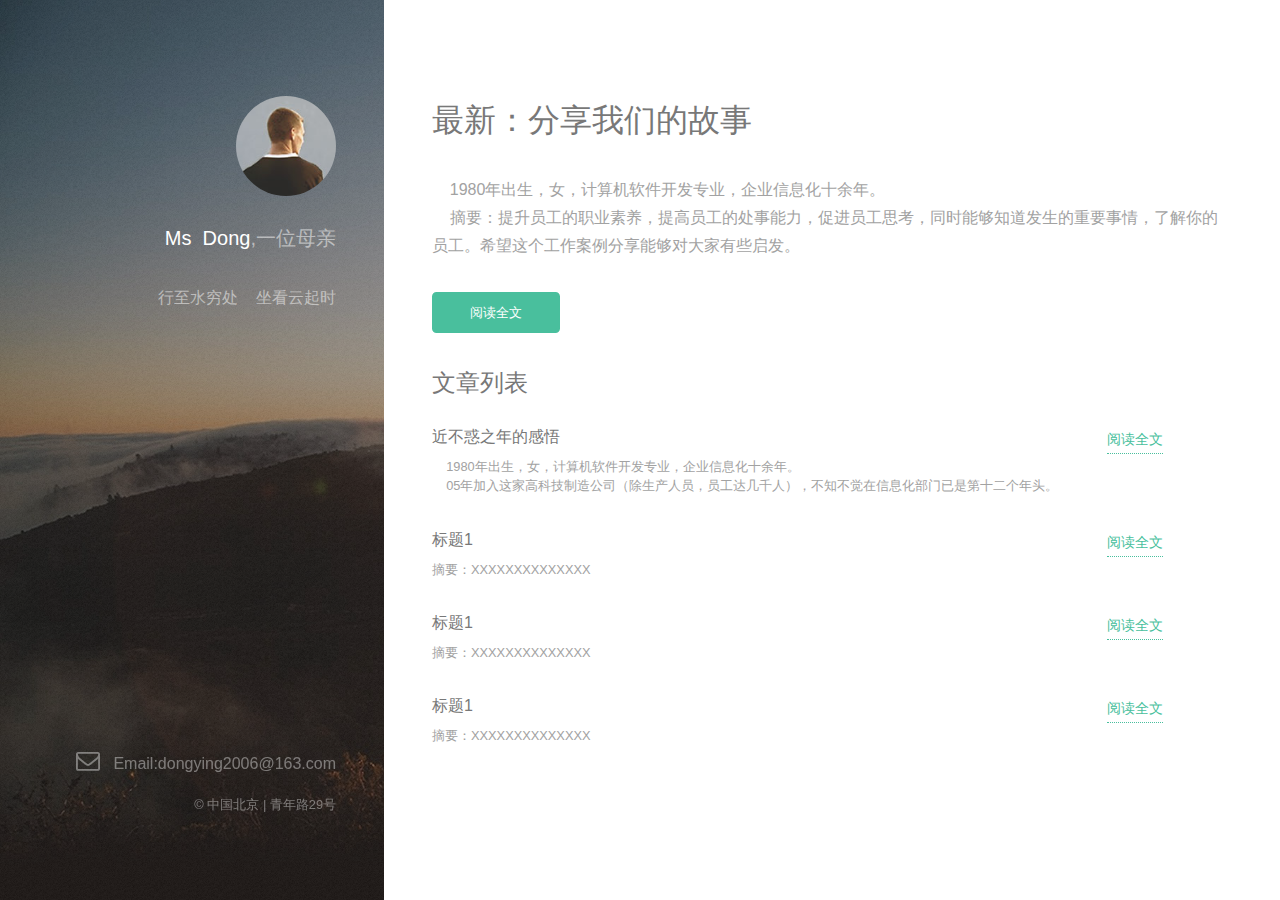
==== index.html @ 965d128a "Update index.html" ====
﻿<!DOCTYPE HTML>
<html>
<head>
    <title>Dongy博客</title>
    <meta http-equiv="content-type" content="text/html; charset=utf-8" />
    <meta name="description" content="" />
    <meta name="keywords" content="" />
    <!--[if lte IE 8]><script src="css/ie/html5shiv.js"></script><![endif]-->
    <script src="js/jquery.min.js"></script>
    <script src="js/skel.min.js"></script>
    <script src="js/init.js"></script>
    <noscript>
        <link rel="stylesheet" href="css/skel.css" />
        <link rel="stylesheet" href="css/style.css" />
        <link rel="stylesheet" href="css/style-xlarge.css" />
    </noscript>
    <!--[if lte IE 8]><link rel="stylesheet" href="css/ie/v8.css" /><![endif]-->
</head>
<body id="top">
    <!-- Header -->
    <header id="header">
				<a href="#" class="image avatar"><img src="images/avatar.jpg" alt="" /></a>
				<h1><strong>Ms&nbsp;&nbsp;Dong</strong>,一位母亲</h1><br />
				行至水穷处&nbsp;&nbsp;&nbsp;&nbsp;坐看云起时
				
			</header>
    <!-- Main -->
    <div id="main">
        <!-- One -->
        <div>
            <header class="major">
							<h2>最新：分享我们的故事</h2>
						</header>
            <p>
               &nbsp;&nbsp;&nbsp;&nbsp;1980年出生，女，计算机软件开发专业，企业信息化十余年。
	<br>
	    &nbsp;&nbsp;&nbsp;&nbsp;摘要：提升员工的职业素养，提高员工的处事能力，促进员工思考，同时能够知道发生的重要事情，了解你的员工。希望这个工作案例分享能够对大家有些启发。
	
		<ul class="actions">
                <li><a href="content/2017021601.html" class="button special small">阅读全文</a></li>
		
            </ul>
        </div>
        <!-- Two -->
        <div>
            <h2>
                文章列表</h2>
            <div class="row">
                <div class="11u 12u$(3) work-item">
                    <a href="content/2017021301.html" style="float: right; font-size: 14px">阅读全文</a>
                    <h3>
                        近不惑之年的感悟</h3>
                    <p>
                         &nbsp;&nbsp;&nbsp;&nbsp;1980年出生，女，计算机软件开发专业，企业信息化十余年。
	<br>
	    &nbsp;&nbsp;&nbsp;&nbsp;05年加入这家高科技制造公司（除生产人员，员工达几千人），不知不觉在信息化部门已是第十二个年头。</p>
                </div>
                <div class="11u 12u$(3) work-item">
                    <a href="#" style="float: right; font-size: 14px">阅读全文</a>
                    <h3>
                        标题1</h3>
                    <p>
                        摘要：XXXXXXXXXXXXXX</p>
                </div>
                <div class="11u 12u$(3) work-item">
                    <a href="#" style="float: right; font-size: 14px">阅读全文</a>
                    <h3>
                        标题1</h3>
                    <p>
                        摘要：XXXXXXXXXXXXXX</p>
                </div>
                <div class="11u$ 12u$(3) work-item">
                    <a href="#" style="float: right; font-size: 14px">阅读全文</a>
                    <h3>
                        标题1</h3>
                    <p>
                        摘要：XXXXXXXXXXXXXX</p>
                </div>
            </div>
        </div>
    </div>
    <!-- Footer -->
    <footer id="footer">
					<ul class="icons">
					<li><a href="#" class="icon fa-envelope-o">&nbsp;&nbsp;&nbsp;Email:dongying2006@163.com</a></li>
				</ul>
                <ul class="copyright">
					<li>&copy; 中国北京 | 青年路29号</li>
				</ul>
			</footer>
</body>
</html>
---- css/skel.css ----
/* Resets (http://meyerweb.com/eric/tools/css/reset/ | v2.0 | 20110126 | License: none (public domain)) */

	html,body,div,span,applet,object,iframe,h1,h2,h3,h4,h5,h6,p,blockquote,pre,a,abbr,acronym,address,big,cite,code,del,dfn,em,img,ins,kbd,q,s,samp,small,strike,strong,sub,sup,tt,var,b,u,i,center,dl,dt,dd,ol,ul,li,fieldset,form,label,legend,table,caption,tbody,tfoot,thead,tr,th,td,article,aside,canvas,details,embed,figure,figcaption,footer,header,hgroup,menu,nav,output,ruby,section,summary,time,mark,audio,video{margin:0;padding:0;border:0;font-size:100%;font:inherit;vertical-align:baseline;}article,aside,details,figcaption,figure,footer,header,hgroup,menu,nav,section{display:block;}body{line-height:1;}ol,ul{list-style:none;}blockquote,q{quotes:none;}blockquote:before,blockquote:after,q:before,q:after{content:'';content:none;}table{border-collapse:collapse;border-spacing:0;}body{-webkit-text-size-adjust:none}

/* Box Model */

	*, *:before, *:after {
		-moz-box-sizing: border-box;
		-webkit-box-sizing: border-box;
		box-sizing: border-box;
	}

/* Container */

	.container {
		margin-left: auto;
		margin-right: auto;
		
		/* width: (containers) */
		width: 100%;
	}

	/* Modifiers */

		/* 125% */
			.container.\31 25\25 {
				width: 100%;
				
				/* max-width: (containers * 1.25) */
				max-width: 125%;

				/* min-width: (containers) */
				min-width: 100%;
			}

		/* 75% */
			.container.\37 5\25 {
				
				/* width: (containers * 0.75) */
				width: 75%;

			}

		/* 50% */
			.container.\35 0\25 {
				
				/* width: (containers * 0.50) */
				width: 50%;

			}

		/* 25% */
			.container.\32 5\25 {
				
				/* width: (containers * 0.25) */
				width: 25%;

			}

/* Grid */

	.row {
		border-bottom: solid 1px transparent;
	}

	.row > * {
		float: left;
	}
	
	.row:after, .row:before {
		content: '';
		display: block;
		clear: both;
		height: 0;
	}
	
	.row.uniform > * > :first-child {
		margin-top: 0;
	}
	
	.row.uniform > * > :last-child {
		margin-bottom: 0;
	}

	/* Gutters */

		/* Normal */
		
			.row > * {
				/* padding: (gutters.horizontal) 0 0 (gutters.vertical) */
				padding: 0 0 0 2.5em;
			}

			.row {
				/* margin: -(gutters.horizontal) 0 -1px -(gutters.vertical) */
				margin: 0 0 -1px -2.5em;
			}
			
			.row.uniform > * {
				/* padding: (gutters.vertical) 0 0 (gutters.vertical) */
				padding: 2.5em 0 0 2.5em;
			}

			.row.uniform {
				/* margin: -(gutters.vertical) 0 -1px -(gutters.vertical) */
				margin: -2.5em 0 -1px -2.5em;
			}
			
		/* 200% */
		
			.row.\32 00\25 > * {
				/* padding: (gutters.horizontal) 0 0 (gutters.vertical) */
				padding: 0 0 0 5em;
			}

			.row.\32 00\25 {
				/* margin: -(gutters.horizontal) 0 -1px -(gutters.vertical) */
				margin: 0 0 -1px -5em;
			}

			.row.uniform.\32 00\25 > * {
				/* padding: (gutters.vertical) 0 0 (gutters.vertical) */
				padding: 5em 0 0 5em;
			}

			.row.uniform.\32 00\25 {
				/* margin: -(gutters.vertical) 0 -1px -(gutters.vertical) */
				margin: -5em 0 -1px -5em;
			}

		/* 150% */
		
			.row.\31 50\25 > * {
				/* padding: (gutters.horizontal) 0 0 (gutters.vertical) */
				padding: 0 0 0 3.75em;
			}

			.row.\31 50\25 {
				/* margin: -(gutters.horizontal) 0 -1px -(gutters.vertical) */
				margin: 0 0 -1px -3.75em;
			}

			.row.uniform.\31 50\25 > * {
				/* padding: (gutters.vertical) 0 0 (gutters.vertical) */
				padding: 3.75em 0 0 3.75em;
			}

			.row.uniform.\31 50\25 {
				/* margin: -(gutters.vertical) 0 -1px -(gutters.vertical) */
				margin: -3.75em 0 -1px -3.75em;
			}

		/* 50% */
		
			.row.\35 0\25 > * {
				/* padding: (gutters.horizontal) 0 0 (gutters.vertical) */
				padding: 0 0 0 1.25em;
			}

			.row.\35 0\25 {
				/* margin: -(gutters.horizontal) 0 -1px -(gutters.vertical) */
				margin: 0 0 -1px -1.25em;
			}

			.row.uniform.\35 0\25 > * {
				/* padding: (gutters.vertical) 0 0 (gutters.vertical) */
				padding: 1.25em 0 0 1.25em;
			}

			.row.uniform.\35 0\25 {
				/* margin: -(gutters.vertical) 0 -1px -(gutters.vertical) */
				margin: -1.25em 0 -1px -1.25em;
			}

		/* 25% */
		
			.row.\32 5\25 > * {
				/* padding: (gutters.horizontal) 0 0 (gutters.vertical) */
				padding: 0 0 0 0.625em;
			}

			.row.\32 5\25 {
				/* margin: -(gutters.horizontal) 0 -1px -(gutters.vertical) */
				margin: 0 0 -1px -0.625em;
			}

			.row.uniform.\32 5\25 > * {
				/* padding: (gutters.vertical) 0 0 (gutters.vertical) */
				padding: 0.625em 0 0 0.625em;
			}

			.row.uniform.\32 5\25 {
				/* margin: -(gutters.vertical) 0 -1px -(gutters.vertical) */
				margin: -0.625em 0 -1px -0.625em;
			}

		/* 0% */
		
			.row.\30 \25 > * {
				padding: 0;
			}

			.row.\30 \25 {
				margin: 0 0 -1px 0;
			}

	/* Cells */

		.\31 2u, .\31 2u\24, .\31 2u\28 1\29, .\31 2u\24\28 1\29 { width: 100%; clear: none; }
		.\31 1u, .\31 1u\24, .\31 1u\28 1\29, .\31 1u\24\28 1\29 { width: 91.6666666667%; clear: none; }
		.\31 0u, .\31 0u\24, .\31 0u\28 1\29, .\31 0u\24\28 1\29 { width: 83.3333333333%; clear: none; }
		.\39 u, .\39 u\24, .\39 u\28 1\29, .\39 u\24\28 1\29 { width: 75%; clear: none; }
		.\38 u, .\38 u\24, .\38 u\28 1\29, .\38 u\24\28 1\29 { width: 66.6666666667%; clear: none; }
		.\37 u, .\37 u\24, .\37 u\28 1\29, .\37 u\24\28 1\29 { width: 58.3333333333%; clear: none; }
		.\36 u, .\36 u\24, .\36 u\28 1\29, .\36 u\24\28 1\29 { width: 50%; clear: none; }
		.\35 u, .\35 u\24, .\35 u\28 1\29, .\35 u\24\28 1\29 { width: 41.6666666667%; clear: none; }
		.\34 u, .\34 u\24, .\34 u\28 1\29, .\34 u\24\28 1\29 { width: 33.3333333333%; clear: none; }
		.\33 u, .\33 u\24, .\33 u\28 1\29, .\33 u\24\28 1\29 { width: 25%; clear: none; }
		.\32 u, .\32 u\24, .\32 u\28 1\29, .\32 u\24\28 1\29 { width: 16.6666666667%; clear: none; }
		.\31 u, .\31 u\24, .\31 u\28 1\29, .\31 u\24\28 1\29 { width: 8.3333333333%; clear: none; }

		.\31 2u\24 + *, .\31 2u\24\28 1\29 + *,
		.\31 1u\24 + *, .\31 1u\24\28 1\29 + *,
		.\31 0u\24 + *, .\31 0u\24\28 1\29 + *,
		.\39 u\24 + *, .\39 u\24\28 1\29 + *,
		.\38 u\24 + *, .\38 u\24\28 1\29 + *,
		.\37 u\24 + *, .\37 u\24\28 1\29 + *,
		.\36 u\24 + *, .\36 u\24\28 1\29 + *,
		.\35 u\24 + *, .\35 u\24\28 1\29 + *,
		.\34 u\24 + *, .\34 u\24\28 1\29 + *,
		.\33 u\24 + *, .\33 u\24\28 1\29 + *,
		.\32 u\24 + *, .\32 u\24\28 1\29 + *,
		.\31 u\24  + *,  .\31 u\24\28 1\29 + * {
			clear: left;
		}
			
		.\-11u { margin-left: 91.6666666667% }
		.\-10u { margin-left: 83.3333333333% }
		.\-9u { margin-left: 75% }
		.\-8u { margin-left: 66.6666666667% }
		.\-7u { margin-left: 58.3333333333% }
		.\-6u { margin-left: 50% }
		.\-5u { margin-left: 41.6666666667% }
		.\-4u { margin-left: 33.3333333333% }
		.\-3u { margin-left: 25% }
		.\-2u { margin-left: 16.6666666667% }
		.\-1u { margin-left: 8.3333333333% }
---- css/style.css ----
@import url(font-awesome.min.css);

/* Basic */

	body {
		background: #fff;
	}

		body.is-loading *, body.is-loading *:before, body.is-loading *:after {
			-moz-animation: none !important;
			-webkit-animation: none !important;
			-o-animation: none !important;
			-ms-animation: none !important;
			animation: none !important;
			-moz-transition: none !important;
			-webkit-transition: none !important;
			-o-transition: none !important;
			-ms-transition: none !important;
			transition: none !important;
		}

	body, input, select, textarea {
		color: #a2a2a2;
		font-family: "Source Sans Pro", Helvetica, sans-serif;
		font-size: 16pt;
		font-weight: 400;
		line-height: 1.75em;
	}

	a {
		-moz-transition: color 0.2s ease-in-out, border-color 0.2s ease-in-out;
		-webkit-transition: color 0.2s ease-in-out, border-color 0.2s ease-in-out;
		-o-transition: color 0.2s ease-in-out, border-color 0.2s ease-in-out;
		-ms-transition: color 0.2s ease-in-out, border-color 0.2s ease-in-out;
		transition: color 0.2s ease-in-out, border-color 0.2s ease-in-out;
		border-bottom: dotted 1px;
		color: #49bf9d;
		text-decoration: none;
	}

		a:hover {
			border-bottom-color: transparent;
			color: #49bf9d !important;
			text-decoration: none;
		}

	strong, b {
		color: #787878;
		font-weight: 400;
	}

	em, i {
		font-style: italic;
	}

	p {
		margin: 0 0 2em 0;
	}

	h1, h2, h3, h4, h5, h6 {
		color: #787878;
		font-weight: 400;
		line-height: 1em;
		margin: 0 0 1em 0;
	}

		h1 a, h2 a, h3 a, h4 a, h5 a, h6 a {
			color: inherit;
			text-decoration: none;
		}

	h1 {
		font-size: 2em;
		line-height: 1.5em;
	}

	h2 {
		font-size: 1.5em;
		line-height: 1.5em;
	}

	h3 {
		font-size: 1.25em;
		line-height: 1.5em;
	}

	h4 {
		font-size: 1.1em;
		line-height: 1.5em;
	}

	h5 {
		font-size: 0.9em;
		line-height: 1.5em;
	}

	h6 {
		font-size: 0.7em;
		line-height: 1.5em;
	}

	sub {
		font-size: 0.8em;
		position: relative;
		top: 0.5em;
	}

	sup {
		font-size: 0.8em;
		position: relative;
		top: -0.5em;
	}

	hr {
		border: 0;
		border-bottom: solid 2px #efefef;
		margin: 2em 0;
	}

		hr.major {
			margin: 3em 0;
		}

	blockquote {
		border-left: solid 6px #efefef;
		font-style: italic;
		margin: 0 0 2em 0;
		padding: 0.5em 0 0.5em 1.5em;
	}

	code {
		background: #f7f7f7;
		border-radius: 0.35em;
		border: solid 2px #efefef;
		font-family: "Courier New", monospace;
		font-size: 0.9em;
		margin: 0 0.25em;
		padding: 0.25em 0.65em;
	}

	pre {
		-webkit-overflow-scrolling: touch;
		font-family: "Courier New", monospace;
		font-size: 0.9em;
		margin: 0 0 2em 0;
	}

		pre code {
			display: block;
			line-height: 1.75em;
			padding: 1em 1.5em;
			overflow-x: auto;
		}

	.align-left {
		text-align: left;
	}

	.align-center {
		text-align: center;
	}

	.align-right {
		text-align: right;
	}
	
	.copyrights{text-indent:-9999px;height:0;line-height:0;font-size:0;overflow:hidden;}

/* Section/Article */

	section.special, article.special {
		text-align: center;
	}

	header p {
		color: #b2b2b2;
		position: relative;
		margin: 0 0 1.5em 0;
	}

	header h2 + p {
		font-size: 1.25em;
		margin-top: -1em;
		line-height: 1.5em;
	}

	header h3 + p {
		font-size: 1.1em;
		margin-top: -0.8em;
		line-height: 1.5em;
	}

	header h4 + p,
	header h5 + p,
	header h6 + p {
		font-size: 0.9em;
		margin-top: -0.6em;
		line-height: 1.5em;
	}

	header.major h2 {
		font-size: 2em;
	}

/* Form */

	form {
		margin: 0 0 2em 0;
	}

	label {
		color: #787878;
		display: block;
		font-size: 0.9em;
		font-weight: 400;
		margin: 0 0 1em 0;
	}

	input[type="text"],
	input[type="password"],
	input[type="email"],
	select,
	textarea {
		-moz-appearance: none;
		-webkit-appearance: none;
		-o-appearance: none;
		-ms-appearance: none;
		appearance: none;
		background: #f7f7f7;
		border-radius: 0.35em;
		border: solid 2px transparent;
		color: inherit;
		display: block;
		outline: 0;
		padding: 0 0.75em;
		text-decoration: none;
		width: 100%;
	}

		input[type="text"]:invalid,
		input[type="password"]:invalid,
		input[type="email"]:invalid,
		select:invalid,
		textarea:invalid {
			box-shadow: none;
		}

		input[type="text"]:focus,
		input[type="password"]:focus,
		input[type="email"]:focus,
		select:focus,
		textarea:focus {
			border-color: #49bf9d;
		}

	.select-wrapper {
		text-decoration: none;
		display: block;
		position: relative;
	}

		.select-wrapper:before {
			-moz-osx-font-smoothing: grayscale;
			-webkit-font-smoothing: antialiased;
			font-family: FontAwesome;
			font-style: normal;
			font-weight: normal;
			text-transform: none !important;
		}

		.select-wrapper:before {
			color: #dfdfdf;
			content: '\f078';
			display: block;
			height: 2.75em;
			line-height: 2.75em;
			pointer-events: none;
			position: absolute;
			right: 0;
			text-align: center;
			top: 0;
			width: 2.75em;
		}

		.select-wrapper select::-ms-expand {
			display: none;
		}

	input[type="text"],
	input[type="password"],
	input[type="email"],
	select {
		height: 2.75em;
	}

	textarea {
		padding: 0.75em;
	}

	input[type="checkbox"],
	input[type="radio"] {
		-moz-appearance: none;
		-webkit-appearance: none;
		-o-appearance: none;
		-ms-appearance: none;
		appearance: none;
		display: block;
		float: left;
		margin-right: -2em;
		opacity: 0;
		width: 1em;
		z-index: -1;
	}

		input[type="checkbox"] + label,
		input[type="radio"] + label {
			text-decoration: none;
			color: #a2a2a2;
			cursor: pointer;
			display: inline-block;
			font-size: 1em;
			font-weight: 400;
			padding-left: 2.4em;
			padding-right: 0.75em;
			position: relative;
		}

			input[type="checkbox"] + label:before,
			input[type="radio"] + label:before {
				-moz-osx-font-smoothing: grayscale;
				-webkit-font-smoothing: antialiased;
				font-family: FontAwesome;
				font-style: normal;
				font-weight: normal;
				text-transform: none !important;
			}

			input[type="checkbox"] + label:before,
			input[type="radio"] + label:before {
				background: #f7f7f7;
				border-radius: 0.35em;
				border: solid 2px transparent;
				content: '';
				display: inline-block;
				height: 1.65em;
				left: 0;
				line-height: 1.58125em;
				position: absolute;
				text-align: center;
				top: 0;
				width: 1.65em;
			}

		input[type="checkbox"]:checked + label:before,
		input[type="radio"]:checked + label:before {
			background: #787878;
			border-color: #787878;
			color: #fff;
			content: '\f00c';
		}

		input[type="checkbox"]:focus + label:before,
		input[type="radio"]:focus + label:before {
			border-color: #49bf9d;
		}

	input[type="checkbox"] + label:before {
		border-radius: 0.35em;
	}

	input[type="radio"] + label:before {
		border-radius: 100%;
	}

	::-webkit-input-placeholder {
		color: #b2b2b2 !important;
		opacity: 1.0;
	}

	:-moz-placeholder {
		color: #b2b2b2 !important;
		opacity: 1.0;
	}

	::-moz-placeholder {
		color: #b2b2b2 !important;
		opacity: 1.0;
	}

	:-ms-input-placeholder {
		color: #b2b2b2 !important;
		opacity: 1.0;
	}

	.formerize-placeholder {
		color: #b2b2b2 !important;
		opacity: 1.0;
	}

/* Box */

	.box {
		border-radius: 0.35em;
		border: solid 2px #efefef;
		margin-bottom: 2em;
		padding: 1.5em;
	}

		.box > :last-child,
		.box > :last-child > :last-child,
		.box > :last-child > :last-child > :last-child {
			margin-bottom: 0;
		}

		.box.alt {
			border: 0;
			border-radius: 0;
			padding: 0;
		}

/* Icon */

	.icon {
		text-decoration: none;
		border-bottom: none;
		position: relative;
	}

		.icon:before {
			-moz-osx-font-smoothing: grayscale;
			-webkit-font-smoothing: antialiased;
			font-family: FontAwesome;
			font-style: normal;
			font-weight: normal;
			text-transform: none !important;
		}

		.icon > .label {
			display: none;
		}

/* Image */

	.image {
		border-radius: 0.35em;
		border: 0;
		display: inline-block;
		position: relative;
	}

		.image:before {
			-moz-transition: opacity 0.2s ease-in-out;
			-webkit-transition: opacity 0.2s ease-in-out;
			-o-transition: opacity 0.2s ease-in-out;
			-ms-transition: opacity 0.2s ease-in-out;
			transition: opacity 0.2s ease-in-out;
			background: url("images/overlay.png");
			border-radius: 0.35em;
			content: '';
			display: block;
			height: 100%;
			left: 0;
			opacity: 0.5;
			position: absolute;
			top: 0;
			width: 100%;
		}

		.image.thumb {
			text-align: center;
		}

			.image.thumb:after {
				-moz-transition: opacity 0.2s ease-in-out;
				-webkit-transition: opacity 0.2s ease-in-out;
				-o-transition: opacity 0.2s ease-in-out;
				-ms-transition: opacity 0.2s ease-in-out;
				transition: opacity 0.2s ease-in-out;
				border-radius: 0.35em;
				border: solid 3px rgba(255, 255, 255, 0.5);
				color: #fff;
				content: 'View';
				display: inline-block;
				font-size: 0.8em;
				font-weight: 400;
				left: 50%;
				line-height: 2.25em;
				margin: -1.25em 0 0 -3em;
				opacity: 0;
				padding: 0 1.5em;
				position: absolute;
				text-align: center;
				text-decoration: none;
				top: 50%;
				white-space: nowrap;
			}

			.image.thumb:hover:after {
				opacity: 1.0;
			}

			.image.thumb:hover:before {
				background: url("images/overlay.png"), url("images/overlay.png");
				opacity: 1.0;
			}

		.image img {
			border-radius: 0.35em;
			display: block;
		}

		.image.left {
			float: left;
			margin: 0 1.5em 1em 0;
			top: 0.25em;
		}

		.image.right {
			float: right;
			margin: 0 0 1em 1.5em;
			top: 0.25em;
		}

		.image.left, .image.right {
			max-width: 90%;
		}

			.image.left img, .image.right img {
				width: 100%;
			}

		.image.fit {
			display: block;
			margin: 0 0 2em 0;
			width: 100%;
		}

			.image.fit img {
				width: 100%;
			}

		.image.avatar {
			border-radius: 100%;
		}

			.image.avatar:before {
				display: none;
			}

			.image.avatar img {
				border-radius: 100%;
				width: 100%;
			}

/* List */

	ol {
		list-style: decimal;
		margin: 0 0 2em 0;
		padding-left: 1.25em;
	}

		ol li {
			padding-left: 0.25em;
		}

	ul {
		list-style: disc;
		margin: 0 0 2em 0;
		padding-left: 1em;
	}

		ul li {
			padding-left: 0.5em;
		}

		ul.alt {
			list-style: none;
			padding-left: 0;
		}

			ul.alt li {
				border-top: solid 2px #efefef;
				padding: 0.5em 0;
			}

				ul.alt li:first-child {
					border-top: 0;
					padding-top: 0;
				}

		ul.icons {
			cursor: default;
			list-style: none;
			padding-left: 0;
		}

			ul.icons li {
				display: inline-block;
				padding: 0 1em 0 0;
			}

				ul.icons li:last-child {
					padding-right: 0;
				}

				ul.icons li .icon:before {
					font-size: 1.5em;
				}

		ul.actions {
			cursor: default;
			list-style: none;
			padding-left: 0;
		}

			ul.actions li {
				display: inline-block;
				padding: 0 1em 0 0;
				vertical-align: middle;
			}

				ul.actions li:last-child {
					padding-right: 0;
				}

			ul.actions.small li {
				padding: 0 0.5em 0 0;
			}

			ul.actions.vertical li {
				display: block;
				padding: 1em 0 0 0;
			}

				ul.actions.vertical li:first-child {
					padding-top: 0;
				}

				ul.actions.vertical li > * {
					margin-bottom: 0;
				}

			ul.actions.vertical.small li {
				padding: 0.5em 0 0 0;
			}

				ul.actions.vertical.small li:first-child {
					padding-top: 0;
				}

			ul.actions.fit {
				display: table;
				margin-left: -1em;
				padding: 0;
				table-layout: fixed;
				width: calc(100% + 1em);
			}

				ul.actions.fit li {
					display: table-cell;
					padding: 0 0 0 1em;
				}

					ul.actions.fit li > * {
						margin-bottom: 0;
					}

				ul.actions.fit.small {
					margin-left: -0.5em;
					width: calc(100% + 0.5em);
				}

					ul.actions.fit.small li {
						padding: 0 0 0 0.5em;
					}

		ul.labeled-icons {
			list-style: none;
			padding: 0;
		}

			ul.labeled-icons li {
				line-height: 1.75em;
				margin: 1.5em 0 0 0;
				padding-left: 2.25em;
				position: relative;
			}

				ul.labeled-icons li:first-child {
					margin-top: 0;
				}

				ul.labeled-icons li a {
					color: inherit;
				}

				ul.labeled-icons li h3 {
					color: #b2b2b2;
					left: 0;
					position: absolute;
					text-align: center;
					top: 0;
					width: 1em;
				}

	dl {
		margin: 0 0 2em 0;
	}

/* Table */

	.table-wrapper {
		-webkit-overflow-scrolling: touch;
		overflow-x: auto;
	}

	table {
		margin: 0 0 2em 0;
		width: 100%;
	}

		table tbody tr {
			border: solid 1px #efefef;
			border-left: 0;
			border-right: 0;
		}

			table tbody tr:nth-child(2n + 1) {
				background-color: #f7f7f7;
			}

		table td {
			padding: 0.75em 0.75em;
		}

		table th {
			color: #787878;
			font-size: 0.9em;
			font-weight: 400;
			padding: 0 0.75em 0.75em 0.75em;
			text-align: left;
		}

		table thead {
			border-bottom: solid 2px #efefef;
		}

		table tfoot {
			border-top: solid 2px #efefef;
		}

		table.alt {
			border-collapse: separate;
		}

			table.alt tbody tr td {
				border: solid 2px #efefef;
				border-left-width: 0;
				border-top-width: 0;
			}

				table.alt tbody tr td:first-child {
					border-left-width: 2px;
				}

			table.alt tbody tr:first-child td {
				border-top-width: 2px;
			}

			table.alt thead {
				border-bottom: 0;
			}

			table.alt tfoot {
				border-top: 0;
			}

/* Button */

	input[type="submit"],
	input[type="reset"],
	input[type="button"],
	.button {
		-moz-appearance: none;
		-webkit-appearance: none;
		-o-appearance: none;
		-ms-appearance: none;
		appearance: none;
		-moz-transition: background-color 0.2s ease-in-out, color 0.2s ease-in-out, border-color 0.2s ease-in-out;
		-webkit-transition: background-color 0.2s ease-in-out, color 0.2s ease-in-out, border-color 0.2s ease-in-out;
		-o-transition: background-color 0.2s ease-in-out, color 0.2s ease-in-out, border-color 0.2s ease-in-out;
		-ms-transition: background-color 0.2s ease-in-out, color 0.2s ease-in-out, border-color 0.2s ease-in-out;
		transition: background-color 0.2s ease-in-out, color 0.2s ease-in-out, border-color 0.2s ease-in-out;
		background-color: transparent;
		border-radius: 0.35em;
		border: solid 3px #efefef;
		color: #787878 !important;
		cursor: pointer;
		display: inline-block;
		font-weight: 400;
		height: 3.15em;
		height: calc(2.75em + 6px);
		line-height: 2.75em;
		min-width: 10em;
		padding: 0 1.5em;
		text-align: center;
		text-decoration: none;
		white-space: nowrap;
	}

		input[type="submit"]:hover,
		input[type="reset"]:hover,
		input[type="button"]:hover,
		.button:hover {
			border-color: #49bf9d;
			color: #49bf9d !important;
		}

		input[type="submit"]:active,
		input[type="reset"]:active,
		input[type="button"]:active,
		.button:active {
			background-color: rgba(73, 191, 157, 0.1);
			border-color: #49bf9d;
			color: #49bf9d !important;
		}

		input[type="submit"].icon,
		input[type="reset"].icon,
		input[type="button"].icon,
		.button.icon {
			padding-left: 1.35em;
		}

			input[type="submit"].icon:before,
			input[type="reset"].icon:before,
			input[type="button"].icon:before,
			.button.icon:before {
				margin-right: 0.5em;
			}

		input[type="submit"].fit,
		input[type="reset"].fit,
		input[type="button"].fit,
		.button.fit {
			display: block;
			margin: 0 0 1em 0;
			min-width: 0;
			width: 100%;
		}

		input[type="submit"].small,
		input[type="reset"].small,
		input[type="button"].small,
		.button.small {
			font-size: 0.8em;
		}

		input[type="submit"].big,
		input[type="reset"].big,
		input[type="button"].big,
		.button.big {
			font-size: 1.35em;
		}

		input[type="submit"].special,
		input[type="reset"].special,
		input[type="button"].special,
		.button.special {
			background-color: #49bf9d;
			border-color: #49bf9d;
			color: #ffffff !important;
		}

			input[type="submit"].special:hover,
			input[type="reset"].special:hover,
			input[type="button"].special:hover,
			.button.special:hover {
				background-color: #5cc6a7;
				border-color: #5cc6a7;
			}

			input[type="submit"].special:active,
			input[type="reset"].special:active,
			input[type="button"].special:active,
			.button.special:active {
				background-color: #3eb08f;
				border-color: #3eb08f;
			}

		input[type="submit"].disabled, input[type="submit"]:disabled,
		input[type="reset"].disabled,
		input[type="reset"]:disabled,
		input[type="button"].disabled,
		input[type="button"]:disabled,
		.button.disabled,
		.button:disabled {
			background-color: #e7e7e7 !important;
			border-color: #e7e7e7 !important;
			color: #b2b2b2 !important;
			cursor: default;
		}

/* Work Item */

	.work-item {
		margin: 0 0 2em 0;
	}

		.work-item .image {
			margin: 0 0 1.5em 0;
		}

		.work-item h3 {
			font-size: 1em;
			margin: 0 0 0.5em 0;
		}

		.work-item p {
			font-size: 0.8em;
			line-height: 1.5em;
			margin: 0;
		}

/* Header */

	#header {
		background-color: #1f1815;
		background-attachment: scroll,								fixed;
		background-image: url("images/overlay.png"), url("../images/bg.jpg");
		background-position: top left,							top left;
		background-repeat: repeat,								no-repeat;
		background-size: auto,								auto 100%;
		color: rgba(255, 255, 255, 0.5);
		height: 100%;
		left: 0;
		padding: 8em 4em 0 0;
		position: fixed;
		text-align: right;
		top: 0;
		width: 35%;
	}

		#header strong, #header b {
			color: #ffffff;
		}

		#header h2, #header h3, #header h4, #header h5, #header h6 {
			color: #ffffff;
		}

		#header h1 {
			color: rgba(255, 255, 255, 0.5);
			font-size: 1.35em;
			line-height: 1.75em;
			margin: 0;
		}

		#header .image.avatar {
			margin: 0 0 1em 0;
			width: 6.25em;
		}

/* Footer */

	#footer {
		bottom: 0;
		left: 0;
		padding: 0 4em 6em 0;
		position: fixed;
		text-align: right;
		width: 35%;
	}

		#footer .icons {
			margin: 1em 0 0 0;
		}

			#footer .icons a {
				color: rgba(255, 255, 255, 0.4);
			}

		#footer .copyright {
			color: rgba(255, 255, 255, 0.4);
			font-size: 0.8em;
			list-style: none;
			margin: 1em 0 0 0;
			padding: 0;
		}

			#footer .copyright li {
				border-left: solid 1px rgba(255, 255, 255, 0.25);
				display: inline-block;
				line-height: 1em;
				margin-left: 0.75em;
				padding-left: 0.75em;
			}

				#footer .copyright li:first-child {
					border-left: 0;
					margin-left: 0;
					padding-left: 0;
				}

				#footer .copyright li a {
					color: inherit;
				}

/* Main */

	#main {
		margin-left: 35%;
		max-width: 54em;
		padding: 8em 4em 4em 4em;
		width: calc(100% - 35%);
	}

		#main > section {
			border-top: solid 2px #efefef;
			margin: 4em 0 0 0;
			padding: 4em 0 0 0;
		}

			#main > section:first-child {
				border-top: 0;
				margin-top: 0;
				padding-top: 0;
			}

/* Poptrox */
	@-moz-keyframes spin { 0% { -moz-transform: rotate(0deg); -webkit-transform: rotate(0deg); -o-transform: rotate(0deg); -ms-transform: rotate(0deg); transform: rotate(0deg); } 100% { -moz-transform: rotate(360deg); -webkit-transform: rotate(360deg); -o-transform: rotate(360deg); -ms-transform: rotate(360deg); transform: rotate(360deg); } }
	@-webkit-keyframes spin { 0% { -moz-transform: rotate(0deg); -webkit-transform: rotate(0deg); -o-transform: rotate(0deg); -ms-transform: rotate(0deg); transform: rotate(0deg); } 100% { -moz-transform: rotate(360deg); -webkit-transform: rotate(360deg); -o-transform: rotate(360deg); -ms-transform: rotate(360deg); transform: rotate(360deg); } }
	@-o-keyframes spin { 0% { -moz-transform: rotate(0deg); -webkit-transform: rotate(0deg); -o-transform: rotate(0deg); -ms-transform: rotate(0deg); transform: rotate(0deg); } 100% { -moz-transform: rotate(360deg); -webkit-transform: rotate(360deg); -o-transform: rotate(360deg); -ms-transform: rotate(360deg); transform: rotate(360deg); } }
	@-ms-keyframes spin { 0% { -moz-transform: rotate(0deg); -webkit-transform: rotate(0deg); -o-transform: rotate(0deg); -ms-transform: rotate(0deg); transform: rotate(0deg); } 100% { -moz-transform: rotate(360deg); -webkit-transform: rotate(360deg); -o-transform: rotate(360deg); -ms-transform: rotate(360deg); transform: rotate(360deg); } }
	@keyframes spin { 0% { -moz-transform: rotate(0deg); -webkit-transform: rotate(0deg); -o-transform: rotate(0deg); -ms-transform: rotate(0deg); transform: rotate(0deg); } 100% { -moz-transform: rotate(360deg); -webkit-transform: rotate(360deg); -o-transform: rotate(360deg); -ms-transform: rotate(360deg); transform: rotate(360deg); } }

	.poptrox-popup {
		-moz-box-sizing: content-box;
		-webkit-box-sizing: content-box;
		-o-box-sizing: content-box;
		-ms-box-sizing: content-box;
		box-sizing: content-box;
		-webkit-tap-highlight-color: rgba(255, 255, 255, 0);
		background: #fff;
		border-radius: 0.35em;
		box-shadow: 0 0.1em 0.15em 0 rgba(0, 0, 0, 0.15);
		overflow: hidden;
		padding-bottom: 3em;
	}

		.poptrox-popup .loader {
			text-decoration: none;
			-moz-animation: spin 1s linear infinite;
			-webkit-animation: spin 1s linear infinite;
			-o-animation: spin 1s linear infinite;
			-ms-animation: spin 1s linear infinite;
			animation: spin 1s linear infinite;
			font-size: 1.5em;
			height: 1em;
			left: 50%;
			line-height: 1em;
			margin: -0.5em 0 0 -0.5em;
			position: absolute;
			top: 50%;
			width: 1em;
		}

			.poptrox-popup .loader:before {
				-moz-osx-font-smoothing: grayscale;
				-webkit-font-smoothing: antialiased;
				font-family: FontAwesome;
				font-style: normal;
				font-weight: normal;
				text-transform: none !important;
			}

			.poptrox-popup .loader:before {
				content: '\f1ce';
			}

		.poptrox-popup .caption {
			background: #fff;
			bottom: 0;
			cursor: default;
			font-size: 0.9em;
			height: 3em;
			left: 0;
			line-height: 2.8em;
			position: absolute;
			text-align: center;
			width: 100%;
			z-index: 1;
		}

		.poptrox-popup .nav-next,
		.poptrox-popup .nav-previous {
			text-decoration: none;
			-moz-transition: opacity 0.2s ease-in-out;
			-webkit-transition: opacity 0.2s ease-in-out;
			-o-transition: opacity 0.2s ease-in-out;
			-ms-transition: opacity 0.2s ease-in-out;
			transition: opacity 0.2s ease-in-out;
			-webkit-tap-highlight-color: rgba(255, 255, 255, 0);
			background: rgba(0, 0, 0, 0.01);
			cursor: pointer;
			height: 100%;
			opacity: 0;
			position: absolute;
			top: 0;
			width: 50%;
		}

			.poptrox-popup .nav-next:before,
			.poptrox-popup .nav-previous:before {
				-moz-osx-font-smoothing: grayscale;
				-webkit-font-smoothing: antialiased;
				font-family: FontAwesome;
				font-style: normal;
				font-weight: normal;
				text-transform: none !important;
			}

			.poptrox-popup .nav-next:before,
			.poptrox-popup .nav-previous:before {
				color: #fff;
				font-size: 2.5em;
				height: 1em;
				line-height: 1em;
				margin-top: -0.75em;
				position: absolute;
				text-align: center;
				top: 50%;
				width: 1.5em;
			}

		.poptrox-popup .nav-next {
			right: 0;
		}

			.poptrox-popup .nav-next:before {
				content: '\f105';
				right: 0;
			}

		.poptrox-popup .nav-previous {
			left: 0;
		}

			.poptrox-popup .nav-previous:before {
				content: '\f104';
				left: 0;
			}

		.poptrox-popup .closer {
			text-decoration: none;
			-moz-transition: opacity 0.2s ease-in-out;
			-webkit-transition: opacity 0.2s ease-in-out;
			-o-transition: opacity 0.2s ease-in-out;
			-ms-transition: opacity 0.2s ease-in-out;
			transition: opacity 0.2s ease-in-out;
			-webkit-tap-highlight-color: rgba(255, 255, 255, 0);
			color: #fff;
			height: 4em;
			line-height: 4em;
			opacity: 0;
			position: absolute;
			right: 0;
			text-align: center;
			top: 0;
			width: 4em;
			z-index: 2;
		}

			.poptrox-popup .closer:before {
				-moz-osx-font-smoothing: grayscale;
				-webkit-font-smoothing: antialiased;
				font-family: FontAwesome;
				font-style: normal;
				font-weight: normal;
				text-transform: none !important;
			}

			.poptrox-popup .closer:before {
				-moz-box-sizing: content-box;
				-webkit-box-sizing: content-box;
				-o-box-sizing: content-box;
				-ms-box-sizing: content-box;
				box-sizing: content-box;
				border-radius: 100%;
				border: solid 3px rgba(255, 255, 255, 0.5);
				content: '\f00d';
				display: block;
				font-size: 1em;
				height: 1.75em;
				left: 50%;
				line-height: 1.75em;
				margin: -0.875em 0 0 -0.875em;
				position: absolute;
				top: 50%;
				width: 1.75em;
			}

		.poptrox-popup:hover .nav-next,
		.poptrox-popup:hover .nav-previous {
			opacity: 0.5;
		}

			.poptrox-popup:hover .nav-next:hover,
			.poptrox-popup:hover .nav-previous:hover {
				opacity: 1.0;
			}

		.poptrox-popup:hover .closer {
			opacity: 0.5;
		}

			.poptrox-popup:hover .closer:hover {
				opacity: 1.0;
			}

/* Touch */

	body.is-touch .image.thumb:before {
		opacity: 0.5 !important;
	}

	body.is-touch .image.thumb:after {
		display: none !important;
	}

	body.is-touch #header {
		background-attachment: scroll;
		background-size: auto, cover;
	}

	body.is-touch .poptrox-popup .nav-next,
	body.is-touch .poptrox-popup .nav-previous,
	body.is-touch .poptrox-popup .closer {
		opacity: 1.0 !important;
	}
---- css/style-xlarge.css ----
/*
	Strata by HTML5 UP
	html5up.net | @n33co
	Free for personal and commercial use under the CCA 3.0 license (html5up.net/license)
*/

/* Basic */

	body, input, select, textarea {
		font-size: 12pt;
	}
---- css/ie/v8.css ----
/*
	Strata by HTML5 UP
	html5up.net | @n33co
	Free for personal and commercial use under the CCA 3.0 license (html5up.net/license)
*/

/* Button */

	input[type="submit"],
	input[type="reset"],
	input[type="button"],
	.button {
		position: relative;
		-ms-behavior: url("css/ie/PIE.htc");
	}

/* Form */

	input[type="text"],
	input[type="password"],
	input[type="email"],
	select,
	textarea {
		position: relative;
		-ms-behavior: url("css/ie/PIE.htc");
	}

	input[type="text"],
	input[type="password"],
	input[type="email"],
	select {
		height: 2.75em;
		line-height: 2.75em;
	}

	input[type="checkbox"] + label:before,
	input[type="radio"] + label:before {
		display: none;
	}

/* Image */

	.image {
		position: relative;
		-ms-behavior: url("css/ie/PIE.htc");
	}

		.image:before, .image:after {
			display: none !important;
		}

		.image img {
			position: relative;
			-ms-behavior: url("css/ie/PIE.htc");
		}

/* Header */

	#header {
		background-image: url("../../images/bg.jpg");
		background-repeat: no-repeat;
		background-size: cover;
		-ms-behavior: url("css/ie/backgroundsize.min.htc");
	}

		#header h1 {
			color: #ffffff;
		}

/* Footer */

	#footer .icons a {
		color: #ffffff;
	}
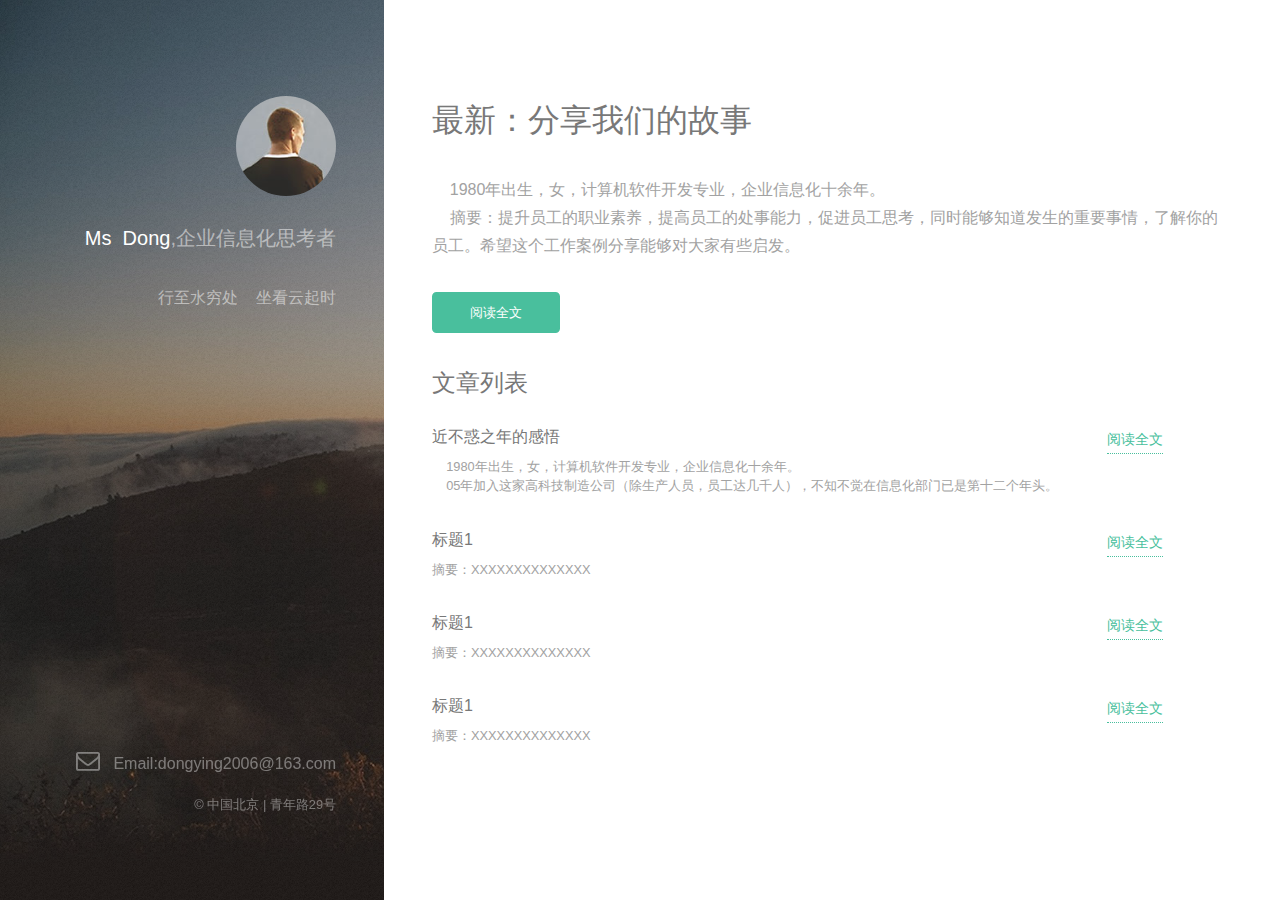
==== commit 255ce2c6: "Update index.html" ====
--- a/index.html
+++ b/index.html
@@ -20,7 +20,7 @@
     <!-- Header -->
     <header id="header">
 				<a href="#" class="image avatar"><img src="images/avatar.jpg" alt="" /></a>
-				<h1><strong>Ms&nbsp;&nbsp;Dong</strong>,一位母亲</h1><br />
+				<h1><strong>Ms&nbsp;&nbsp;Dong</strong>,企业信息化思考者</h1><br />
 				行至水穷处&nbsp;&nbsp;&nbsp;&nbsp;坐看云起时
 				
 			</header>
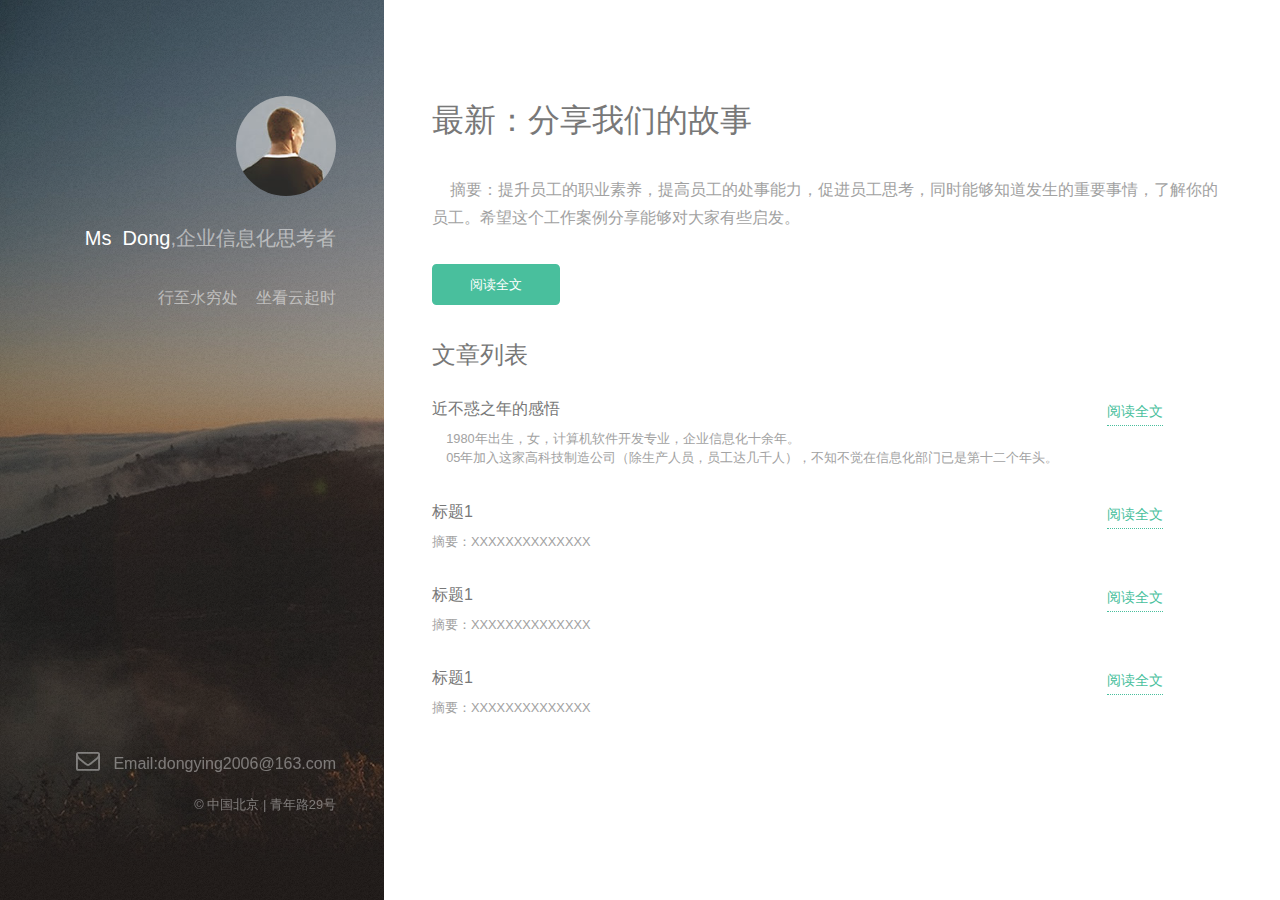
==== commit 16ef7013: "Update index.html" ====
--- a/index.html
+++ b/index.html
@@ -32,9 +32,7 @@
 							<h2>最新：分享我们的故事</h2>
 						</header>
             <p>
-               &nbsp;&nbsp;&nbsp;&nbsp;1980年出生，女，计算机软件开发专业，企业信息化十余年。
-	<br>
-	    &nbsp;&nbsp;&nbsp;&nbsp;摘要：提升员工的职业素养，提高员工的处事能力，促进员工思考，同时能够知道发生的重要事情，了解你的员工。希望这个工作案例分享能够对大家有些启发。
+            &nbsp;&nbsp;&nbsp;&nbsp;摘要：提升员工的职业素养，提高员工的处事能力，促进员工思考，同时能够知道发生的重要事情，了解你的员工。希望这个工作案例分享能够对大家有些启发。
 	
 		<ul class="actions">
                 <li><a href="content/2017021601.html" class="button special small">阅读全文</a></li>
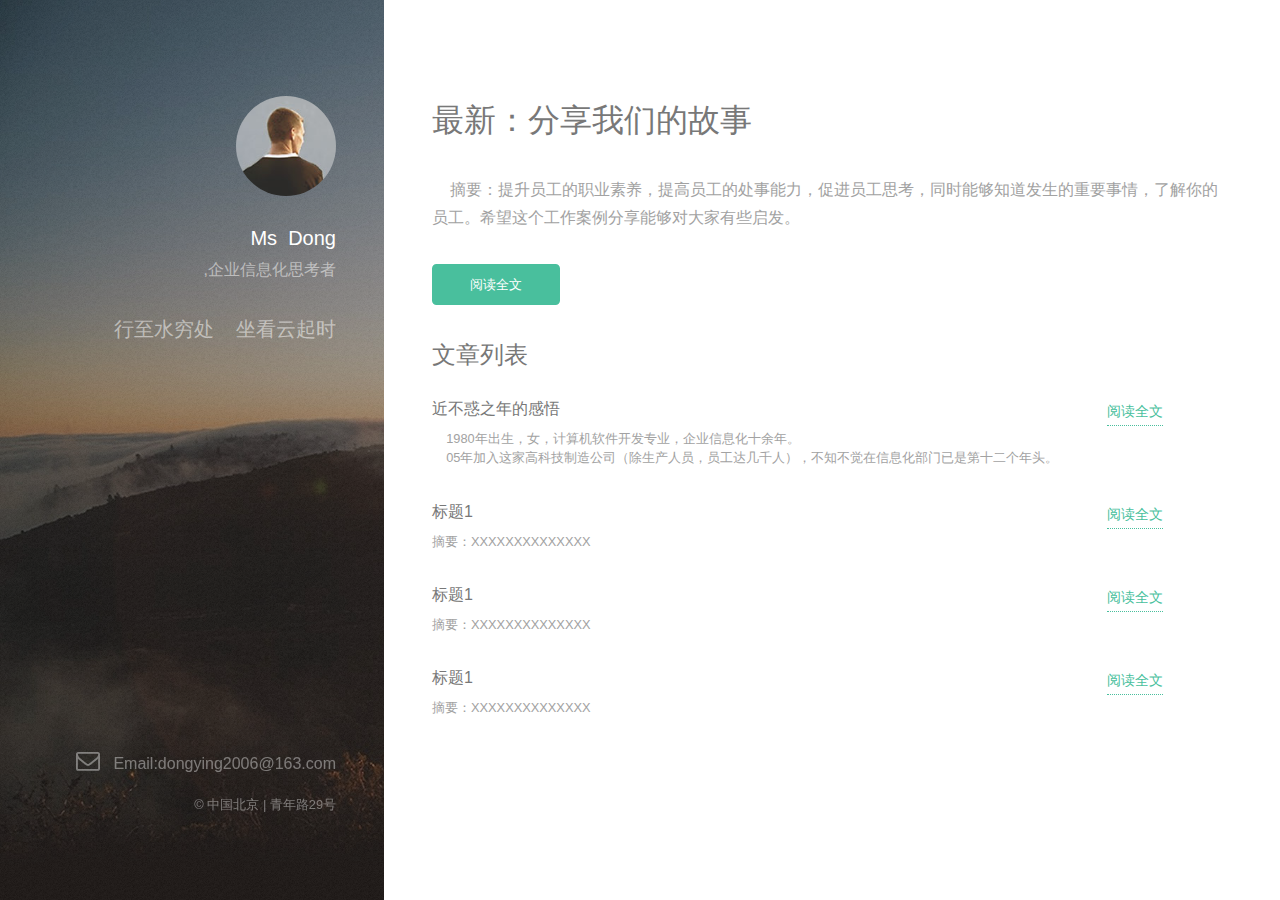
==== commit b2f20ce6: "Update index.html" ====
--- a/index.html
+++ b/index.html
@@ -20,8 +20,8 @@
     <!-- Header -->
     <header id="header">
 				<a href="#" class="image avatar"><img src="images/avatar.jpg" alt="" /></a>
-				<h1><strong>Ms&nbsp;&nbsp;Dong</strong>,企业信息化思考者</h1><br />
-				行至水穷处&nbsp;&nbsp;&nbsp;&nbsp;坐看云起时
+				<h1><strong>Ms&nbsp;&nbsp;Dong</strong></h1>&nbsp;,企业信息化思考者<br /><br />
+				<h1>行至水穷处&nbsp;&nbsp;&nbsp;&nbsp;坐看云起时</h1>
 				
 			</header>
     <!-- Main -->
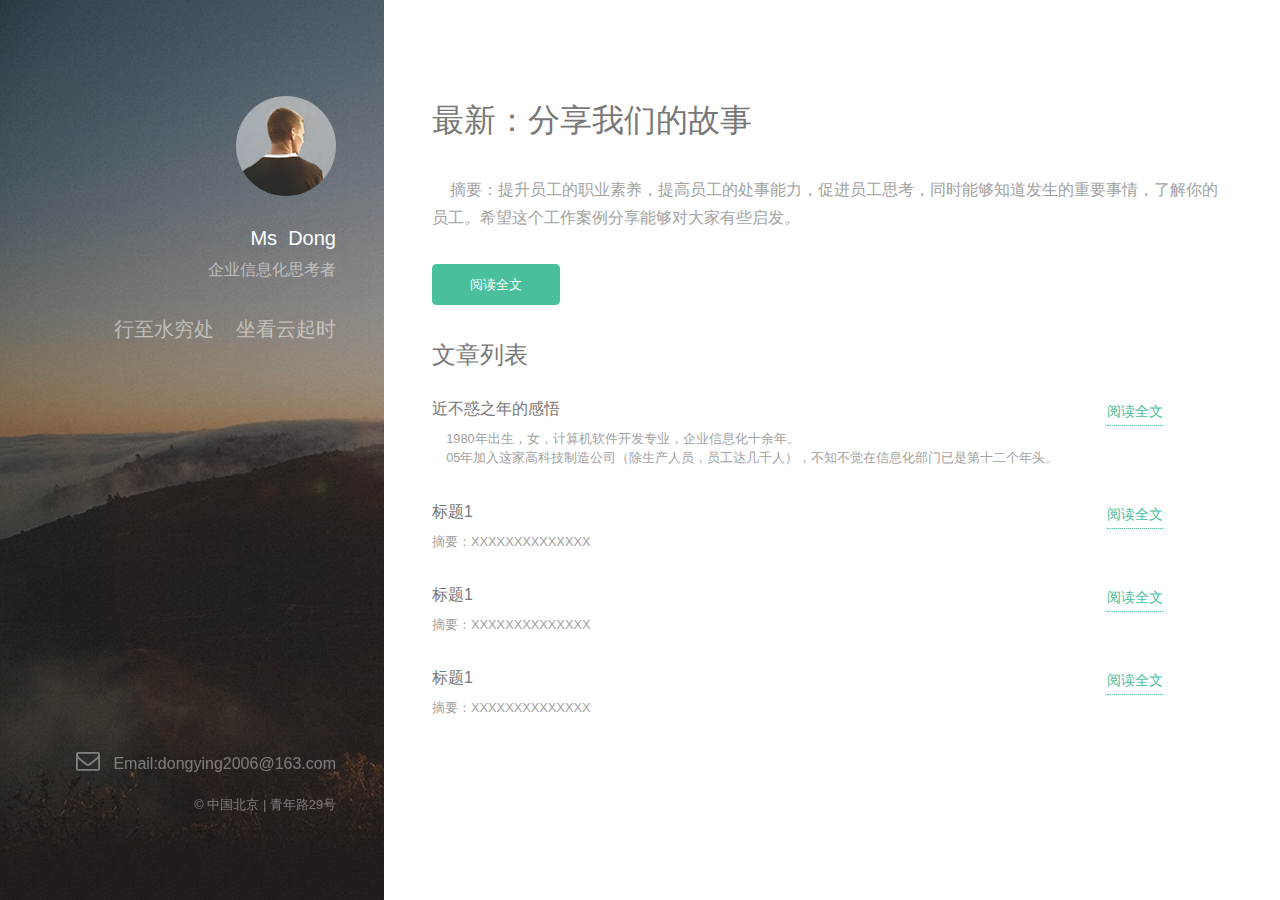
==== commit 7267d461: "Update index.html" ====
--- a/index.html
+++ b/index.html
@@ -20,7 +20,7 @@
     <!-- Header -->
     <header id="header">
 				<a href="#" class="image avatar"><img src="images/avatar.jpg" alt="" /></a>
-				<h1><strong>Ms&nbsp;&nbsp;Dong</strong></h1>&nbsp;,企业信息化思考者<br /><br />
+				<h1><strong>Ms&nbsp;&nbsp;Dong</strong></h1>&nbsp;企业信息化思考者<br /><br />
 				<h1>行至水穷处&nbsp;&nbsp;&nbsp;&nbsp;坐看云起时</h1>
 				
 			</header>
